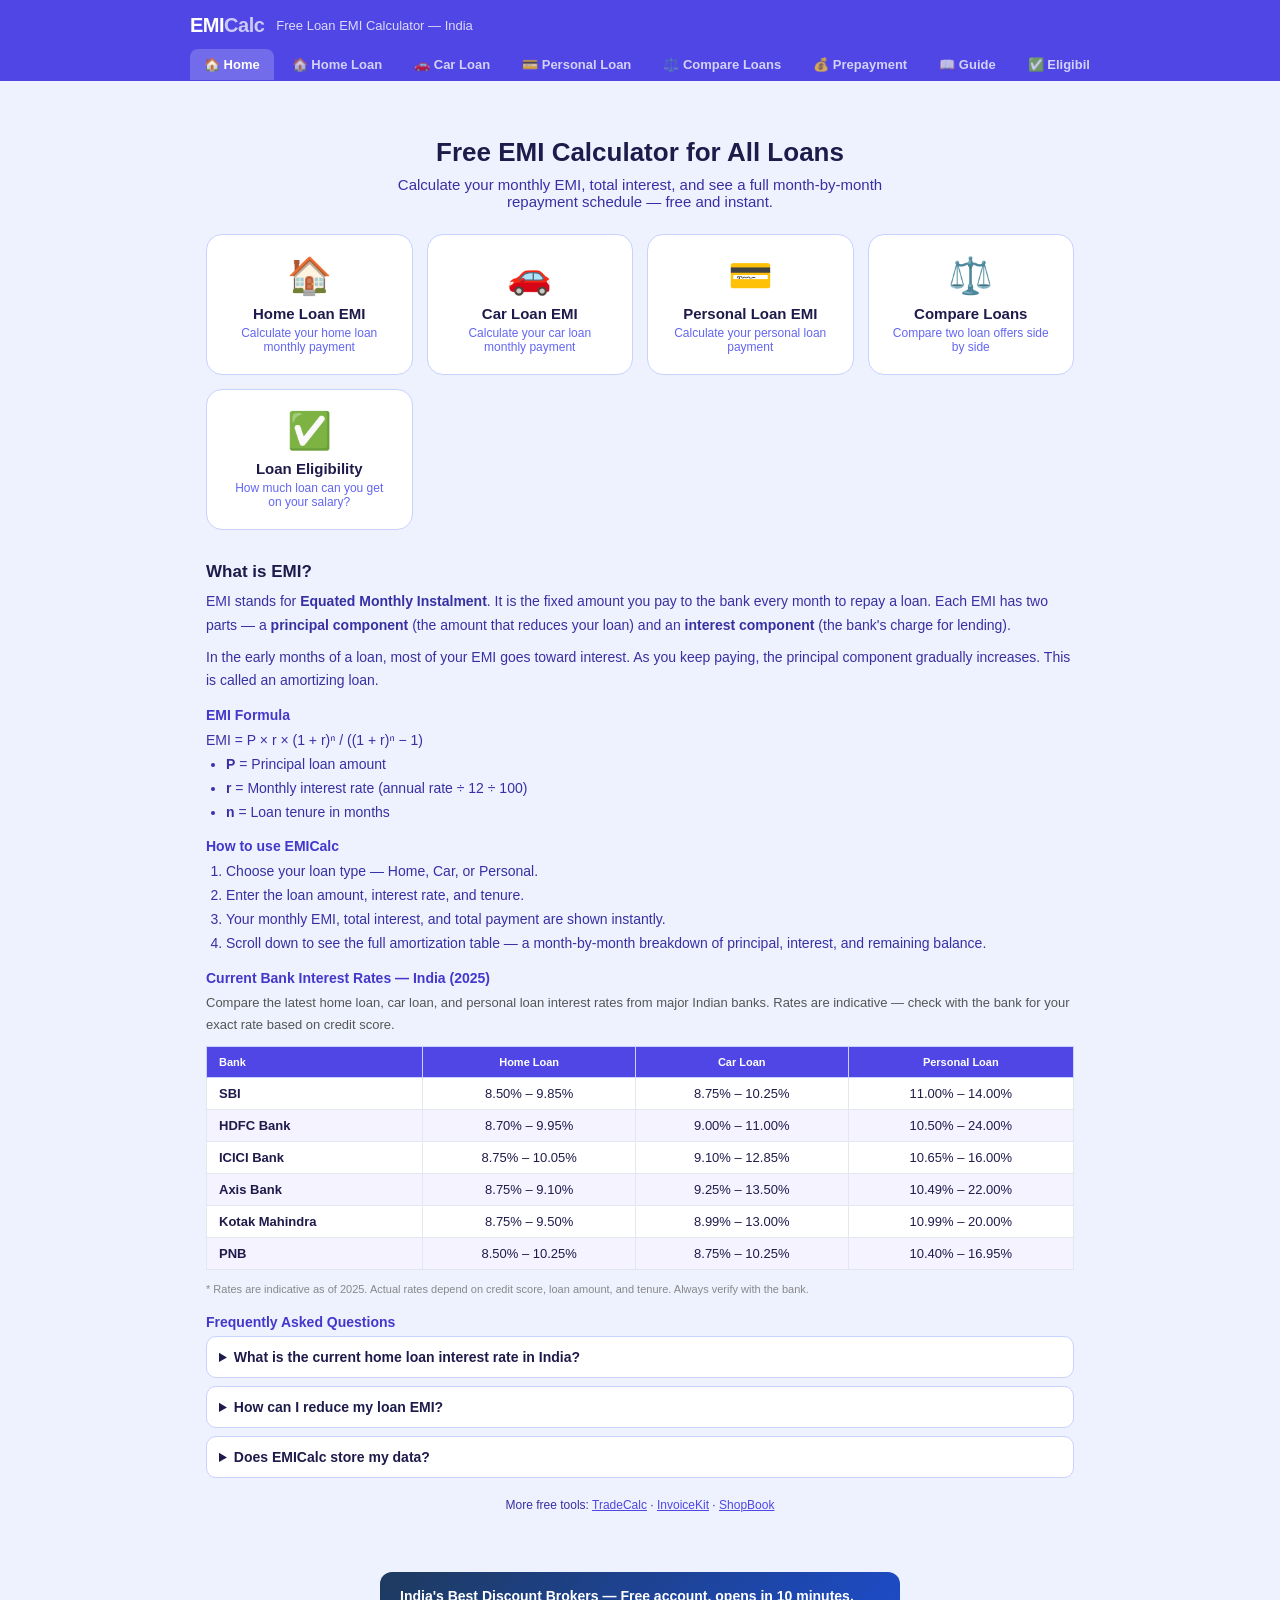
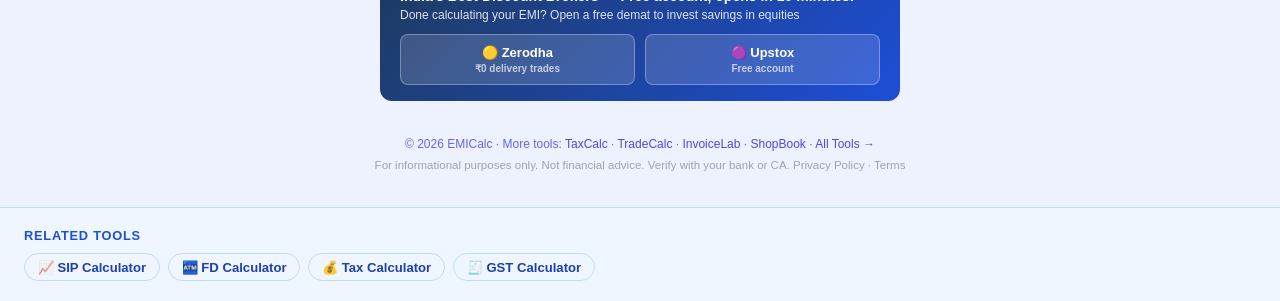
==== index.html @ 6d597ed9 "feat: add Google AdSense ca-pub-9027849237070207 Co-Authored-By: Claude Sonnet 4.6 <noreply@anthropi" ====
<!DOCTYPE html>
<html lang="en">
<head>
<!-- Google Analytics 4 — replace G-R9EW10BJGW with your Measurement ID -->
<script async src="https://www.googletagmanager.com/gtag/js?id=G-R9EW10BJGW"></script>
<script>window.dataLayer=window.dataLayer||[];function gtag(){dataLayer.push(arguments);}gtag("js",new Date());gtag("config","G-R9EW10BJGW");</script>
<script async src="https://pagead2.googlesyndication.com/pagead/js/adsbygoogle.js?client=ca-pub-9027849237070207" crossorigin="anonymous"></script>
<meta charset="UTF-8">
<link rel="manifest" href="/emicalc/manifest.json">
<meta name="theme-color" content="#7c3aed">
<meta name="mobile-web-app-capable" content="yes">
<meta name="viewport" content="width=device-width, initial-scale=1.0">
<title>Free EMI Calculator India – Home Loan, Car Loan, Personal Loan | EMICalc</title>
<meta name="description" content="Free EMI calculator for home loan, car loan and personal loan. Calculate monthly EMI, total interest, and view full amortization schedule. No signup needed.">
<meta name="keywords" content="emi calculator, home loan emi calculator, car loan emi calculator, personal loan emi calculator, loan calculator india, emi calculator online free">
<link rel="canonical" href="https://nxtcraft.github.io/emicalc/">
<meta property="og:title" content="EMICalc – Free EMI Calculator India">
<meta property="og:description" content="Calculate EMI for home loan, car loan, personal loan. See full amortization table. Free, instant, no signup.">
<meta property="og:type" content="website">
<meta property="og:url" content="https://nxtcraft.github.io/emicalc/">
  <meta property="og:image" content="https://nxtcraft.github.io/og-image.png">
<meta name="twitter:card" content="summary_large_image">
<meta name="twitter:title" content="EMICalc – Free EMI Calculator India">
<meta name="twitter:description" content="Calculate EMI for home loan, car loan, personal loan with full amortization schedule.">
<link rel="stylesheet" href="css/main.css">
<script type="application/ld+json">
{
  "@context": "https://schema.org",
  "@type": "WebSite",
  "name": "EMICalc",
  "url": "https://nxtcraft.github.io/emicalc/",
  "description": "Free EMI calculator for home loan, car loan and personal loan in India.",
  "potentialAction": { "@type": "SearchAction", "target": "https://nxtcraft.github.io/emicalc/?q={search_term_string}", "query-input": "required name=search_term_string" }
}
</script>
<script type="application/ld+json">{"@context":"https://schema.org","@type":"FAQPage","mainEntity":[{"@type":"Question","name":"How is EMI calculated?","acceptedAnswer":{"@type":"Answer","text":"EMI = P × r × (1+r)^n ÷ ((1+r)^n – 1), where P is loan amount, r is monthly interest rate (annual rate ÷ 12 ÷ 100) and n is number of monthly instalments. For example, ₹50 lakh at 8.5% for 20 years gives EMI ≈ ₹43,391/month."}},{"@type":"Question","name":"Does prepayment reduce EMI or loan tenure?","acceptedAnswer":{"@type":"Answer","text":"Most banks reduce loan tenure by default for floating-rate loans, which saves more interest. You can request EMI reduction instead. Use the Prepayment calculator tab to compare both scenarios."}},{"@type":"Question","name":"What is the maximum home loan EMI I should pay?","acceptedAnswer":{"@type":"Answer","text":"A common rule is the Fixed Obligation to Income Ratio (FOIR) — total EMIs should not exceed 40–50% of gross monthly income. Lenders typically follow this guideline."}}]}</script>
</head>
<body>
<div class="site-header">
  <div class="site-header-top">
    <div class="logo">EMI<span>Calc</span></div>
    <div style="font-size:13px;opacity:.8">Free Loan EMI Calculator — India</div>
  </div>
  <nav class="header-nav">
    <a href="index.html" class="active">🏠 Home</a>
    <a href="home-loan/">🏠 Home Loan</a>
    <a href="car-loan/">🚗 Car Loan</a>
    <a href="personal-loan/">💳 Personal Loan</a>
    <a href="compare/">⚖️ Compare Loans</a>
    <a href="prepayment/">💰 Prepayment</a>
    <a href="guide/">📖 Guide</a>
    <a href="eligibility/">✅ Eligibility</a>
    <a href="balance-transfer/">🔄 Balance Transfer</a>
  </nav>
</div>

<div class="container">
  <div style="text-align:center; padding: 32px 0 24px;">
    <h1 style="font-size:26px; font-weight:800; margin-bottom:8px;">Free EMI Calculator for All Loans</h1>
    <p style="font-size:15px; color:#3730a3; max-width:500px; margin:0 auto;">Calculate your monthly EMI, total interest, and see a full month-by-month repayment schedule — free and instant.</p>
  </div>

  <div style="display:grid; grid-template-columns:repeat(auto-fit,minmax(200px,1fr)); gap:14px; margin-bottom:32px;">
    <a href="home-loan/" style="text-decoration:none;">
      <div class="card" style="text-align:center; cursor:pointer; transition:box-shadow .15s;" onmouseover="this.style.boxShadow='0 4px 20px rgba(79,70,229,.2)'" onmouseout="this.style.boxShadow=''">
        <div style="font-size:36px; margin-bottom:8px;">🏠</div>
        <div style="font-weight:800; font-size:15px; color:#1e1b4b;">Home Loan EMI</div>
        <div style="font-size:12px; color:#6366f1; margin-top:4px;">Calculate your home loan monthly payment</div>
      </div>
    </a>
    <a href="car-loan/" style="text-decoration:none;">
      <div class="card" style="text-align:center; cursor:pointer; transition:box-shadow .15s;" onmouseover="this.style.boxShadow='0 4px 20px rgba(79,70,229,.2)'" onmouseout="this.style.boxShadow=''">
        <div style="font-size:36px; margin-bottom:8px;">🚗</div>
        <div style="font-weight:800; font-size:15px; color:#1e1b4b;">Car Loan EMI</div>
        <div style="font-size:12px; color:#6366f1; margin-top:4px;">Calculate your car loan monthly payment</div>
      </div>
    </a>
    <a href="personal-loan/" style="text-decoration:none;">
      <div class="card" style="text-align:center; cursor:pointer; transition:box-shadow .15s;" onmouseover="this.style.boxShadow='0 4px 20px rgba(79,70,229,.2)'" onmouseout="this.style.boxShadow=''">
        <div style="font-size:36px; margin-bottom:8px;">💳</div>
        <div style="font-weight:800; font-size:15px; color:#1e1b4b;">Personal Loan EMI</div>
        <div style="font-size:12px; color:#6366f1; margin-top:4px;">Calculate your personal loan payment</div>
      </div>
    </a>
    <a href="compare/" style="text-decoration:none;">
      <div class="card" style="text-align:center; cursor:pointer; transition:box-shadow .15s;" onmouseover="this.style.boxShadow='0 4px 20px rgba(79,70,229,.2)'" onmouseout="this.style.boxShadow=''">
        <div style="font-size:36px; margin-bottom:8px;">⚖️</div>
        <div style="font-weight:800; font-size:15px; color:#1e1b4b;">Compare Loans</div>
        <div style="font-size:12px; color:#6366f1; margin-top:4px;">Compare two loan offers side by side</div>
      </div>
    </a>
    <a href="eligibility/" style="text-decoration:none;">
      <div class="card" style="text-align:center; cursor:pointer; transition:box-shadow .15s;" onmouseover="this.style.boxShadow='0 4px 20px rgba(79,70,229,.2)'" onmouseout="this.style.boxShadow=''">
        <div style="font-size:36px; margin-bottom:8px;">✅</div>
        <div style="font-weight:800; font-size:15px; color:#1e1b4b;">Loan Eligibility</div>
        <div style="font-size:12px; color:#6366f1; margin-top:4px;">How much loan can you get on your salary?</div>
      </div>
    </a>
  </div>

  <div class="seo-section">
    <h2>What is EMI?</h2>
    <p>EMI stands for <strong>Equated Monthly Instalment</strong>. It is the fixed amount you pay to the bank every month to repay a loan. Each EMI has two parts — a <strong>principal component</strong> (the amount that reduces your loan) and an <strong>interest component</strong> (the bank's charge for lending).</p>
    <p style="margin-top:8px;">In the early months of a loan, most of your EMI goes toward interest. As you keep paying, the principal component gradually increases. This is called an amortizing loan.</p>

    <h3>EMI Formula</h3>
    <p>EMI = P × r × (1 + r)ⁿ / ((1 + r)ⁿ − 1)</p>
    <ul>
      <li><strong>P</strong> = Principal loan amount</li>
      <li><strong>r</strong> = Monthly interest rate (annual rate ÷ 12 ÷ 100)</li>
      <li><strong>n</strong> = Loan tenure in months</li>
    </ul>

    <h3>How to use EMICalc</h3>
    <ol>
      <li>Choose your loan type — Home, Car, or Personal.</li>
      <li>Enter the loan amount, interest rate, and tenure.</li>
      <li>Your monthly EMI, total interest, and total payment are shown instantly.</li>
      <li>Scroll down to see the full amortization table — a month-by-month breakdown of principal, interest, and remaining balance.</li>
    </ol>

    <h3>Current Bank Interest Rates — India (2025)</h3>
    <p style="font-size:13px;color:#555;margin-bottom:10px;">Compare the latest home loan, car loan, and personal loan interest rates from major Indian banks. Rates are indicative — check with the bank for your exact rate based on credit score.</p>
    <div style="overflow-x:auto;margin-bottom:20px;">
    <table style="width:100%;border-collapse:collapse;font-size:13px;">
      <thead>
        <tr style="background:#e0e7ff;color:#3730a3;">
          <th style="text-align:left;padding:9px 12px;border:1px solid #c7d2fe;">Bank</th>
          <th style="padding:9px 12px;border:1px solid #c7d2fe;text-align:center;">Home Loan</th>
          <th style="padding:9px 12px;border:1px solid #c7d2fe;text-align:center;">Car Loan</th>
          <th style="padding:9px 12px;border:1px solid #c7d2fe;text-align:center;">Personal Loan</th>
        </tr>
      </thead>
      <tbody>
        <tr style="background:#fff;">
          <td style="padding:8px 12px;border:1px solid #e2e8f0;font-weight:600;">SBI</td>
          <td style="padding:8px 12px;border:1px solid #e2e8f0;text-align:center;">8.50% – 9.85%</td>
          <td style="padding:8px 12px;border:1px solid #e2e8f0;text-align:center;">8.75% – 10.25%</td>
          <td style="padding:8px 12px;border:1px solid #e2e8f0;text-align:center;">11.00% – 14.00%</td>
        </tr>
        <tr style="background:#f8fafc;">
          <td style="padding:8px 12px;border:1px solid #e2e8f0;font-weight:600;">HDFC Bank</td>
          <td style="padding:8px 12px;border:1px solid #e2e8f0;text-align:center;">8.70% – 9.95%</td>
          <td style="padding:8px 12px;border:1px solid #e2e8f0;text-align:center;">9.00% – 11.00%</td>
          <td style="padding:8px 12px;border:1px solid #e2e8f0;text-align:center;">10.50% – 24.00%</td>
        </tr>
        <tr style="background:#fff;">
          <td style="padding:8px 12px;border:1px solid #e2e8f0;font-weight:600;">ICICI Bank</td>
          <td style="padding:8px 12px;border:1px solid #e2e8f0;text-align:center;">8.75% – 10.05%</td>
          <td style="padding:8px 12px;border:1px solid #e2e8f0;text-align:center;">9.10% – 12.85%</td>
          <td style="padding:8px 12px;border:1px solid #e2e8f0;text-align:center;">10.65% – 16.00%</td>
        </tr>
        <tr style="background:#f8fafc;">
          <td style="padding:8px 12px;border:1px solid #e2e8f0;font-weight:600;">Axis Bank</td>
          <td style="padding:8px 12px;border:1px solid #e2e8f0;text-align:center;">8.75% – 9.10%</td>
          <td style="padding:8px 12px;border:1px solid #e2e8f0;text-align:center;">9.25% – 13.50%</td>
          <td style="padding:8px 12px;border:1px solid #e2e8f0;text-align:center;">10.49% – 22.00%</td>
        </tr>
        <tr style="background:#fff;">
          <td style="padding:8px 12px;border:1px solid #e2e8f0;font-weight:600;">Kotak Mahindra</td>
          <td style="padding:8px 12px;border:1px solid #e2e8f0;text-align:center;">8.75% – 9.50%</td>
          <td style="padding:8px 12px;border:1px solid #e2e8f0;text-align:center;">8.99% – 13.00%</td>
          <td style="padding:8px 12px;border:1px solid #e2e8f0;text-align:center;">10.99% – 20.00%</td>
        </tr>
        <tr style="background:#f8fafc;">
          <td style="padding:8px 12px;border:1px solid #e2e8f0;font-weight:600;">PNB</td>
          <td style="padding:8px 12px;border:1px solid #e2e8f0;text-align:center;">8.50% – 10.25%</td>
          <td style="padding:8px 12px;border:1px solid #e2e8f0;text-align:center;">8.75% – 10.25%</td>
          <td style="padding:8px 12px;border:1px solid #e2e8f0;text-align:center;">10.40% – 16.95%</td>
        </tr>
      </tbody>
    </table>
    </div>
    <p style="font-size:11px;color:#888;margin-top:-10px;margin-bottom:16px;">* Rates are indicative as of 2025. Actual rates depend on credit score, loan amount, and tenure. Always verify with the bank.</p>

    <h3>Frequently Asked Questions</h3>
    <details>
      <summary>What is the current home loan interest rate in India?</summary>
      <p>Home loan rates in India typically range from 8.5% to 10.5% per annum depending on the bank and your credit score. SBI, HDFC, ICICI, and Axis Bank are major home loan lenders. Use our <a href="home-loan/" style="color:#4f46e5;">home loan EMI calculator</a> to calculate your EMI at any rate.</p>
    </details>
    <details>
      <summary>How can I reduce my loan EMI?</summary>
      <p>You can reduce your EMI by: (1) increasing the loan tenure — longer tenure means smaller EMI but more total interest; (2) negotiating a lower interest rate with your bank; (3) making a larger down payment to reduce the principal; (4) making part-prepayments during the loan to reduce the outstanding balance.</p>
    </details>
    <details>
      <summary>Does EMICalc store my data?</summary>
      <p>No. All calculations are done in your browser. No data is sent to any server.</p>
    </details>

    <div style="margin-top:20px; text-align:center; font-size:12px; color:#3730a3;">
      More free tools:
      <a href="https://nxtcraft.github.io/tradecalc/" style="color:#4f46e5;">TradeCalc</a> ·
      <a href="https://nxtcraft.github.io/invoicekit/" style="color:#4f46e5;">InvoiceKit</a> ·
      <a href="https://nxtcraft.github.io/shopbook/" style="color:#4f46e5;">ShopBook</a>
    </div>
  </div>
</div>

<div style="max-width:520px;margin:0 auto 16px;background:linear-gradient(135deg,#1e3a5f,#1d4ed8);border-radius:12px;padding:16px 20px;color:#fff">
  <p style="font-size:14px;font-weight:800;margin-bottom:4px">India's Best Discount Brokers — Free account, opens in 10 minutes.</p>
  <p style="font-size:12px;opacity:.85;margin-bottom:12px">Done calculating your EMI? Open a free demat to invest savings in equities</p>
  <div style="display:grid;grid-template-columns:1fr 1fr;gap:10px">
    <a href="https://zerodha.com/open-account?c=CS3546" target="_blank" rel="noopener sponsored" style="display:block;background:rgba(255,255,255,.15);border:1px solid rgba(255,255,255,.3);border-radius:8px;padding:10px;text-align:center;text-decoration:none;color:#fff;font-size:13px;font-weight:700">🟡 Zerodha<div style="font-size:10px;opacity:.7;margin-top:3px">₹0 delivery trades</div></a>
    <a href="https://upstox.onelink.me/0H1s/GWQR" target="_blank" rel="noopener sponsored" style="display:block;background:rgba(255,255,255,.15);border:1px solid rgba(255,255,255,.3);border-radius:8px;padding:10px;text-align:center;text-decoration:none;color:#fff;font-size:13px;font-weight:700">🟣 Upstox<div style="font-size:10px;opacity:.7;margin-top:3px">Free account</div></a>
  </div>
</div>
<footer>&copy; 2026 EMICalc · More tools:
  <a href="https://nxtcraft.github.io/taxcalc/">TaxCalc</a> ·
  <a href="https://nxtcraft.github.io/tradecalc/">TradeCalc</a> ·
  <a href="https://nxtcraft.github.io/invoicelab/">InvoiceLab</a> ·
  <a href="https://nxtcraft.github.io/shopbook/">ShopBook</a> ·
  <a href="https://nxtcraft.github.io/">All Tools →</a>
<p style="font-size:.72rem;color:#9ca3af;margin-top:.5rem">For informational purposes only. Not financial advice. Verify with your bank or CA. <a href="https://nxtcraft.github.io/privacy/" style="color:#9ca3af">Privacy Policy</a> · <a href="https://nxtcraft.github.io/terms/" style="color:#9ca3af">Terms</a></p>
</footer>
<style>.related-tools{background:#eff6ff;border-top:1px solid #bfdbfe;padding:1.25rem 1.5rem;margin-top:1rem}.related-tools h3{font-size:.8rem;font-weight:700;color:#1d4ed8;text-transform:uppercase;letter-spacing:.06em;margin-bottom:.6rem}.related-tools-grid{display:flex;flex-wrap:wrap;gap:.5rem}.related-tools a{display:inline-flex;align-items:center;gap:.35rem;padding:.35rem .8rem;border-radius:20px;border:1.5px solid #bfdbfe;color:#1e40af;font-size:.82rem;font-weight:600;text-decoration:none;transition:all .15s}.related-tools a:hover{background:#1d4ed8;color:#fff;border-color:#1d4ed8}</style>
<div class="related-tools"><h3>Related Tools</h3><div class="related-tools-grid"><a href="https://nxtcraft.github.io/sipcalc/">📈 SIP Calculator</a><a href="https://nxtcraft.github.io/fdcalc/">🏧 FD Calculator</a><a href="https://nxtcraft.github.io/taxcalc/">💰 Tax Calculator</a><a href="https://nxtcraft.github.io/gstcalc/">🧾 GST Calculator</a></div></div>
<script>if("serviceWorker"in navigator)navigator.serviceWorker.register("/emicalc/sw.js");</script>
</body>
</html>
---- css/main.css ----
*, *::before, *::after { box-sizing: border-box; margin: 0; padding: 0; }

:root {
  --bg: #eef2ff;
  --surface: #ffffff;
  --surface2: #eef2ff;
  --border: #c7d2fe;
  --accent: #4f46e5;
  --accent2: #4338ca;
  --accent-light: #eef2ff;
  --success: #16a34a;
  --text: #1e1b4b;
  --muted: #6366f1;
  --label: #4338ca;
}

body { font-family: -apple-system, BlinkMacSystemFont, 'Segoe UI', sans-serif; background: var(--bg); color: var(--text); min-height: 100vh; }

/* HEADER */
.site-header { background: var(--accent); color: white; padding: 14px 20px 0; }
.site-header-top { display: flex; align-items: center; gap: 12px; margin-bottom: 12px; max-width: 900px; margin-left: auto; margin-right: auto; }
.logo { font-size: 20px; font-weight: 800; letter-spacing: -0.5px; }
.logo span { opacity: .7; }
.header-nav { display: flex; gap: 4px; max-width: 900px; margin: 0 auto; overflow-x: auto; padding-bottom: 1px; }
.header-nav a { color: rgba(255,255,255,.75); font-size: 13px; font-weight: 600; padding: 8px 14px; border-radius: 8px 8px 0 0; text-decoration: none; white-space: nowrap; }
.header-nav a.active, .header-nav a:hover { background: rgba(255,255,255,.2); color: white; }

/* LAYOUT */
.container { max-width: 900px; margin: 0 auto; padding: 24px 16px 60px; }
.two-col { display: grid; grid-template-columns: 1fr 1fr; gap: 20px; }
@media (max-width: 620px) { .two-col { grid-template-columns: 1fr; } }

/* CARD */
.card { background: var(--surface); border: 1px solid var(--border); border-radius: 16px; padding: 20px; }
.card-title { font-size: 15px; font-weight: 800; color: var(--label); margin-bottom: 16px; }

/* FIELD */
.field { margin-bottom: 14px; }
.field label { display: block; font-size: 12px; font-weight: 700; color: var(--label); margin-bottom: 5px; text-transform: uppercase; letter-spacing: .04em; }
.field input, .field select { width: 100%; padding: 11px 14px; border: 1.5px solid var(--border); border-radius: 10px; font-size: 15px; background: var(--surface2); outline: none; }
.field input:focus, .field select:focus { border-color: var(--accent); background: white; }
.input-prefix { position: relative; }
.input-prefix span { position: absolute; left: 12px; top: 50%; transform: translateY(-50%); font-weight: 700; color: var(--muted); font-size: 15px; }
.input-prefix input { padding-left: 26px; }
.input-suffix { position: relative; }
.input-suffix span { position: absolute; right: 12px; top: 50%; transform: translateY(-50%); font-weight: 700; color: var(--muted); font-size: 13px; }
.input-suffix input { padding-right: 30px; }

.btn { width: 100%; padding: 13px; background: var(--accent); color: white; border: none; border-radius: 12px; font-size: 15px; font-weight: 700; cursor: pointer; margin-top: 4px; }
.btn:hover { background: var(--accent2); }

/* RESULT */
.result-grid { display: grid; grid-template-columns: 1fr 1fr; gap: 10px; margin-bottom: 16px; }
.result-card { background: var(--accent-light); border: 1px solid var(--border); border-radius: 12px; padding: 14px; text-align: center; }
.result-label { font-size: 11px; color: var(--label); font-weight: 700; text-transform: uppercase; letter-spacing: .04em; margin-bottom: 4px; }
.result-value { font-size: 20px; font-weight: 800; color: var(--accent); }
.result-value.big { font-size: 26px; }
.result-sub { font-size: 11px; color: var(--muted); margin-top: 2px; }

/* PIE CHART */
.pie-wrap { display: flex; align-items: center; gap: 20px; margin-bottom: 16px; flex-wrap: wrap; }
.pie-legend { display: flex; flex-direction: column; gap: 8px; }
.legend-item { display: flex; align-items: center; gap: 8px; font-size: 13px; }
.legend-dot { width: 12px; height: 12px; border-radius: 50%; flex-shrink: 0; }

/* AMORTIZATION TABLE */
.amort-head { display: flex; justify-content: space-between; align-items: center; margin-bottom: 10px; }
.amort-title { font-size: 13px; font-weight: 800; color: var(--label); }
.amort-toggle { font-size: 12px; color: var(--accent); cursor: pointer; font-weight: 600; }
.table-wrap { overflow-x: auto; }
table { width: 100%; border-collapse: collapse; font-size: 13px; }
th { background: var(--accent); color: white; padding: 8px 10px; text-align: right; font-weight: 700; font-size: 11px; white-space: nowrap; }
th:first-child { text-align: left; }
td { padding: 7px 10px; border-bottom: 1px solid var(--border); text-align: right; }
td:first-child { text-align: left; font-weight: 600; }
tr:nth-child(even) td { background: #f5f3ff; }
tr:hover td { background: var(--accent-light); }
.show-all-btn { width: 100%; padding: 8px; background: none; border: 1.5px solid var(--border); border-radius: 8px; color: var(--accent); font-weight: 700; font-size: 13px; cursor: pointer; margin-top: 8px; }
.show-all-btn:hover { background: var(--accent-light); }

/* SEO */
.seo-section { margin-top: 32px; }
.seo-section h2 { font-size: 17px; font-weight: 800; margin-bottom: 8px; }
.seo-section h3 { font-size: 14px; font-weight: 700; margin: 14px 0 6px; color: var(--label); }
.seo-section p, .seo-section li { font-size: 14px; color: #3730a3; line-height: 1.7; }
.seo-section ul, .seo-section ol { padding-left: 20px; margin-bottom: 10px; }
details { background: var(--surface); border: 1px solid var(--border); border-radius: 10px; padding: 12px; margin-bottom: 8px; }
summary { font-weight: 700; font-size: 14px; cursor: pointer; }
details p { font-size: 13px; color: #3730a3; margin-top: 8px; line-height: 1.6; }

footer { text-align: center; padding: 20px; font-size: 12px; color: var(--muted); }
footer a { color: var(--accent); text-decoration: none; }
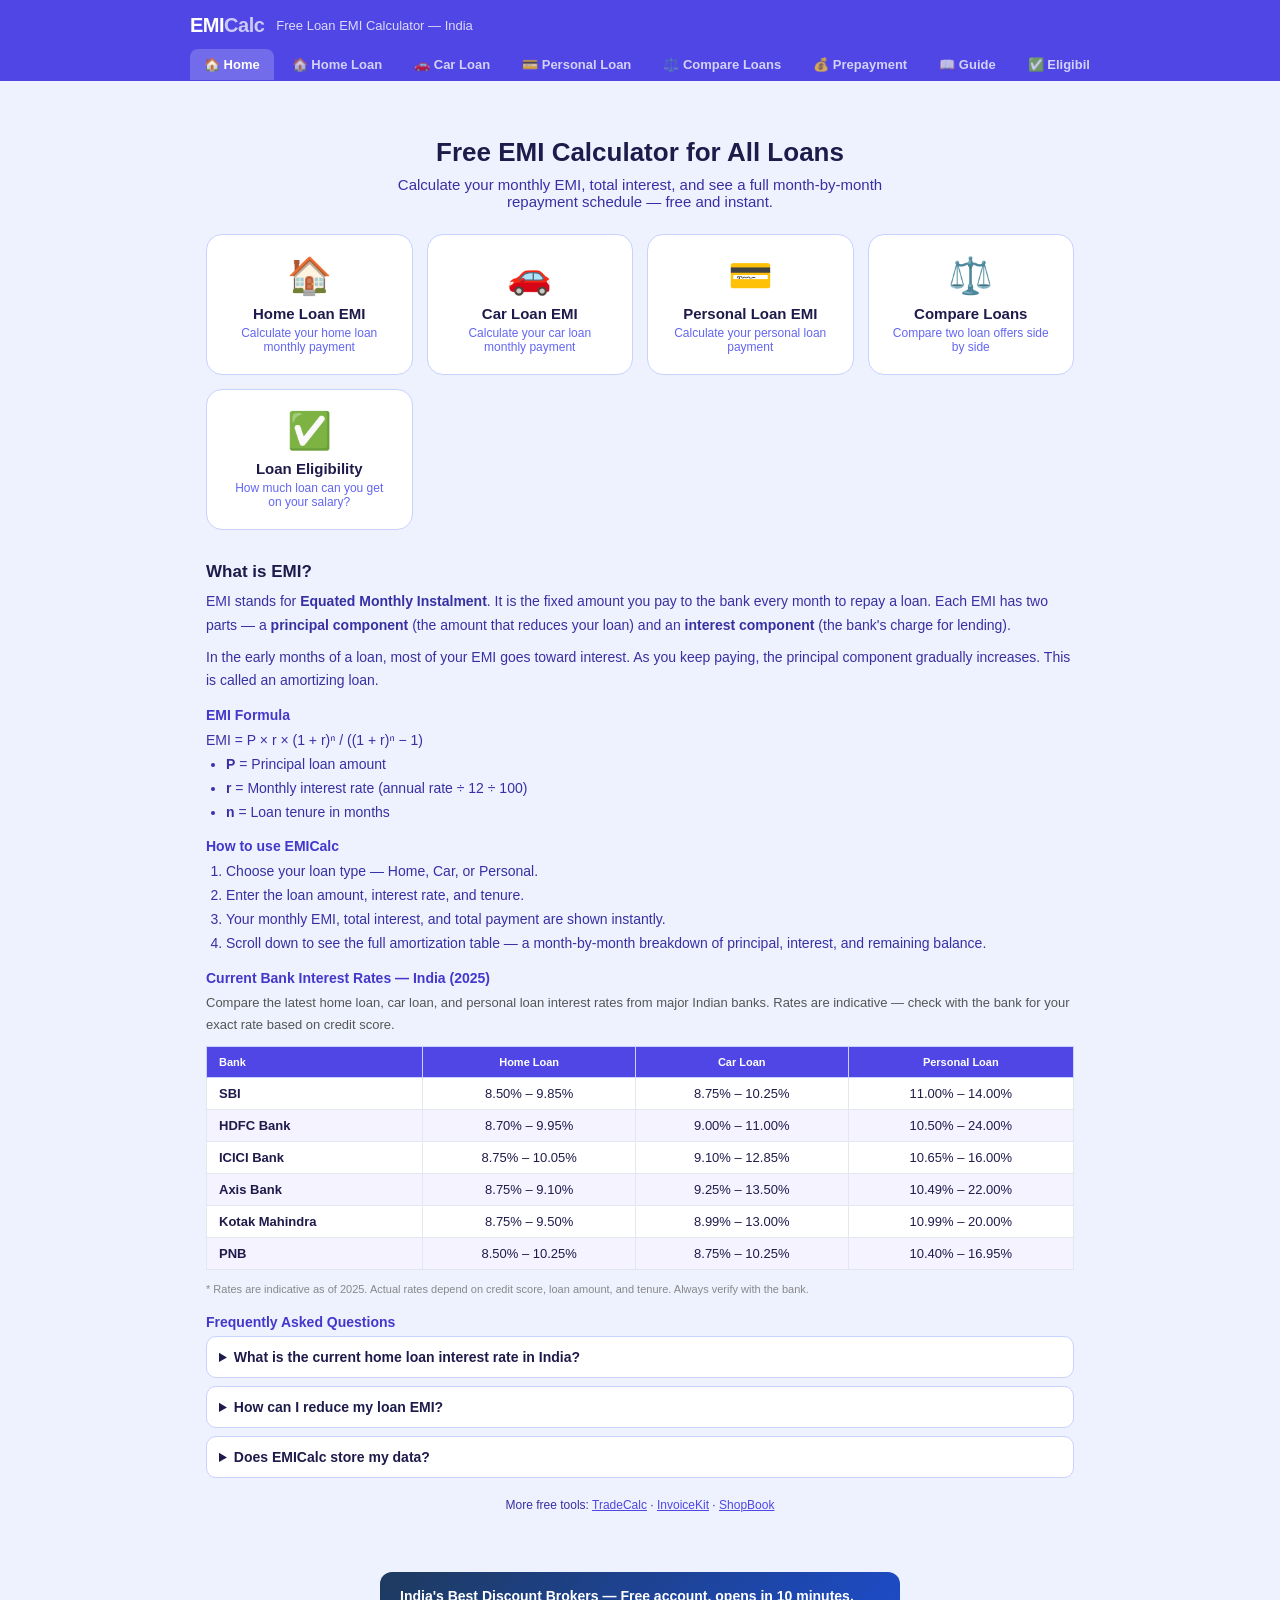
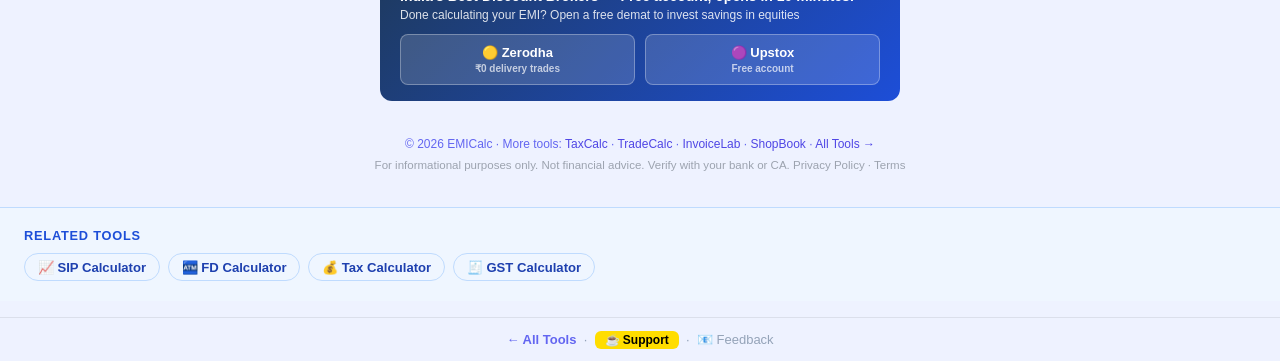
==== commit c1a5bf03: "feat: add footer strip, standardize theme-color, extend referral links Co-Authored-By: Claude Sonnet" ====
--- a/index.html
+++ b/index.html
@@ -7,7 +7,7 @@
 <script async src="https://pagead2.googlesyndication.com/pagead/js/adsbygoogle.js?client=ca-pub-9027849237070207" crossorigin="anonymous"></script>
 <meta charset="UTF-8">
 <link rel="manifest" href="/emicalc/manifest.json">
-<meta name="theme-color" content="#7c3aed">
+<meta name="theme-color" content="#4f46e5">
 <meta name="mobile-web-app-capable" content="yes">
 <meta name="viewport" content="width=device-width, initial-scale=1.0">
 <title>Free EMI Calculator India – Home Loan, Car Loan, Personal Loan | EMICalc</title>
@@ -215,5 +215,6 @@
 <style>.related-tools{background:#eff6ff;border-top:1px solid #bfdbfe;padding:1.25rem 1.5rem;margin-top:1rem}.related-tools h3{font-size:.8rem;font-weight:700;color:#1d4ed8;text-transform:uppercase;letter-spacing:.06em;margin-bottom:.6rem}.related-tools-grid{display:flex;flex-wrap:wrap;gap:.5rem}.related-tools a{display:inline-flex;align-items:center;gap:.35rem;padding:.35rem .8rem;border-radius:20px;border:1.5px solid #bfdbfe;color:#1e40af;font-size:.82rem;font-weight:600;text-decoration:none;transition:all .15s}.related-tools a:hover{background:#1d4ed8;color:#fff;border-color:#1d4ed8}</style>
 <div class="related-tools"><h3>Related Tools</h3><div class="related-tools-grid"><a href="https://nxtcraft.github.io/sipcalc/">📈 SIP Calculator</a><a href="https://nxtcraft.github.io/fdcalc/">🏧 FD Calculator</a><a href="https://nxtcraft.github.io/taxcalc/">💰 Tax Calculator</a><a href="https://nxtcraft.github.io/gstcalc/">🧾 GST Calculator</a></div></div>
 <script>if("serviceWorker"in navigator)navigator.serviceWorker.register("/emicalc/sw.js");</script>
+<div style="text-align:center;padding:14px 20px;font-size:13px;color:#94a3b8;border-top:1px solid rgba(0,0,0,0.08);margin-top:16px"><a href="https://nxtcraft.github.io/" style="color:#6366f1;text-decoration:none;font-weight:600">← All Tools</a> &nbsp;·&nbsp; <a href="https://buymeacoffee.com/nxtcraft" target="_blank" rel="noopener" style="background:#FFDD00;color:#000;padding:2px 10px;border-radius:6px;font-weight:700;text-decoration:none;font-size:12px">☕ Support</a> &nbsp;·&nbsp; <a href="mailto:pradeepkesharwani4@gmail.com?subject=Feedback" style="color:#94a3b8;text-decoration:none">📧 Feedback</a></div>
 </body>
 </html>
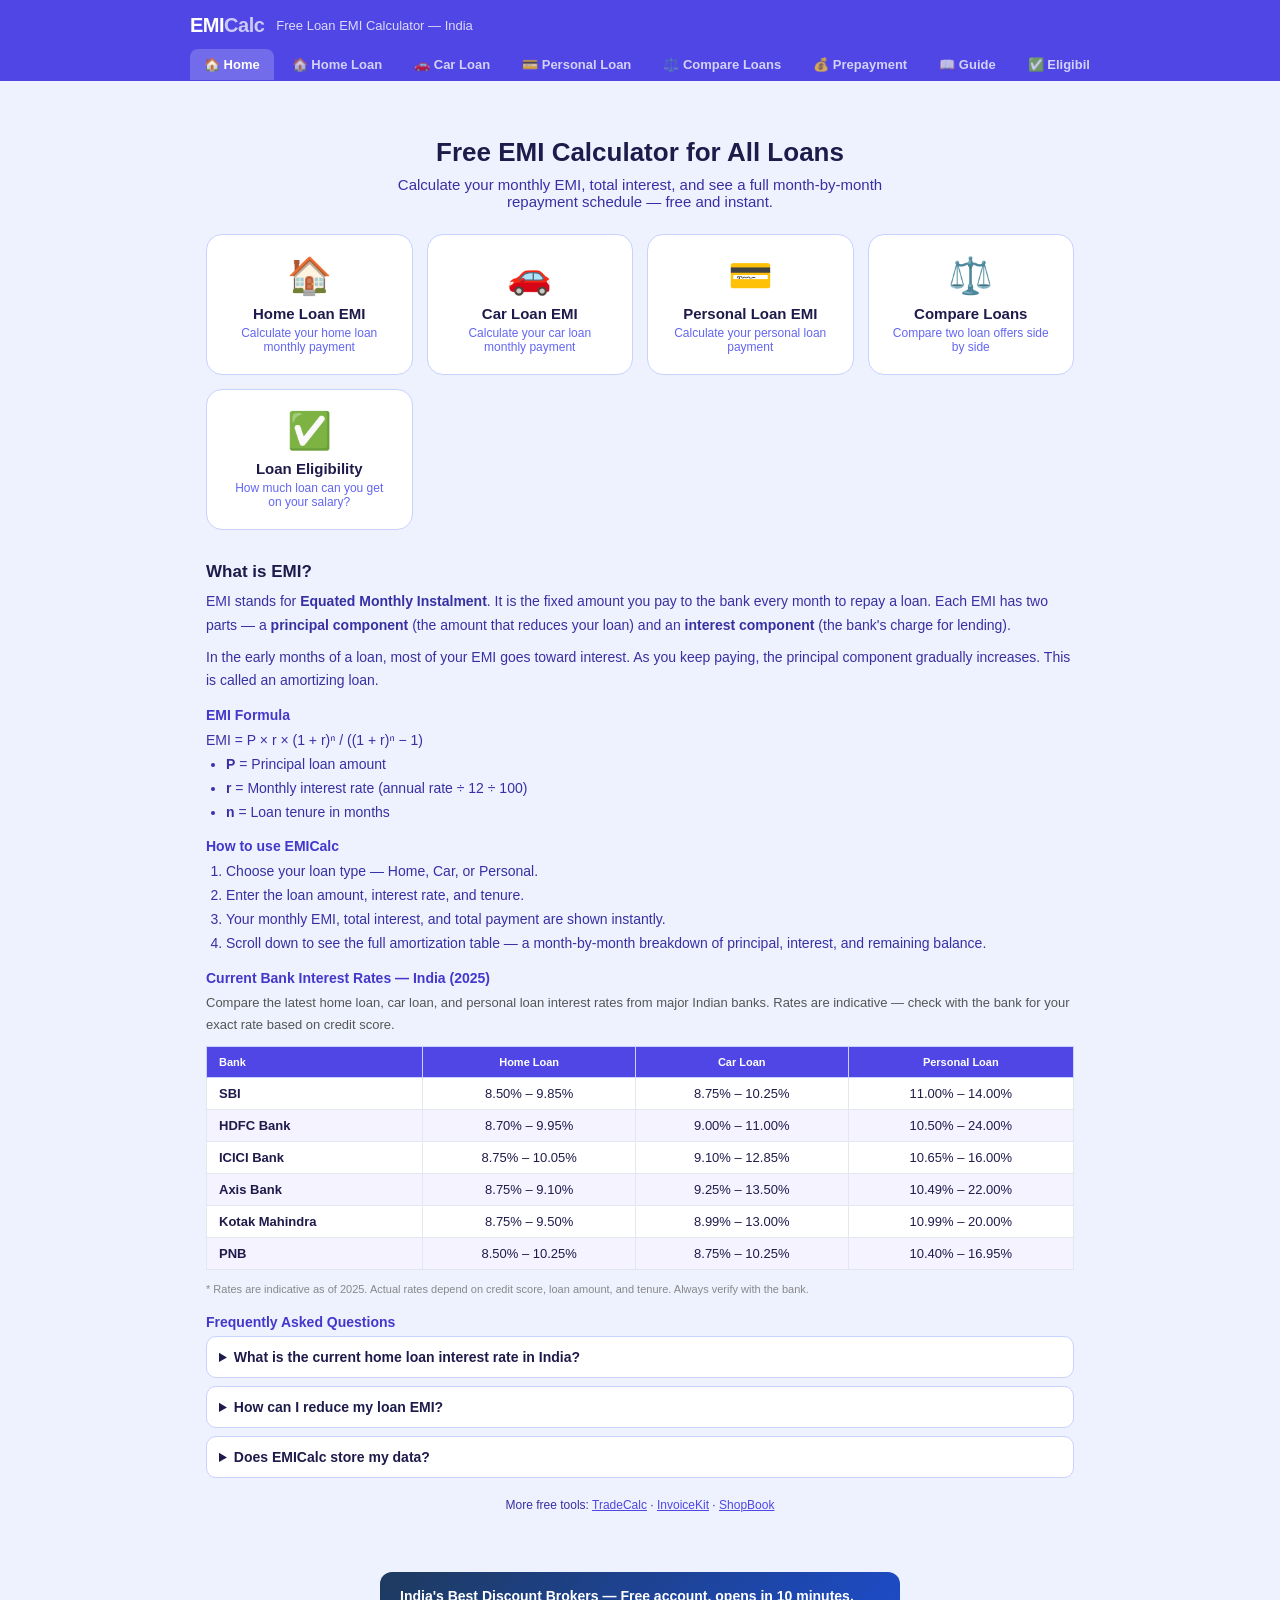
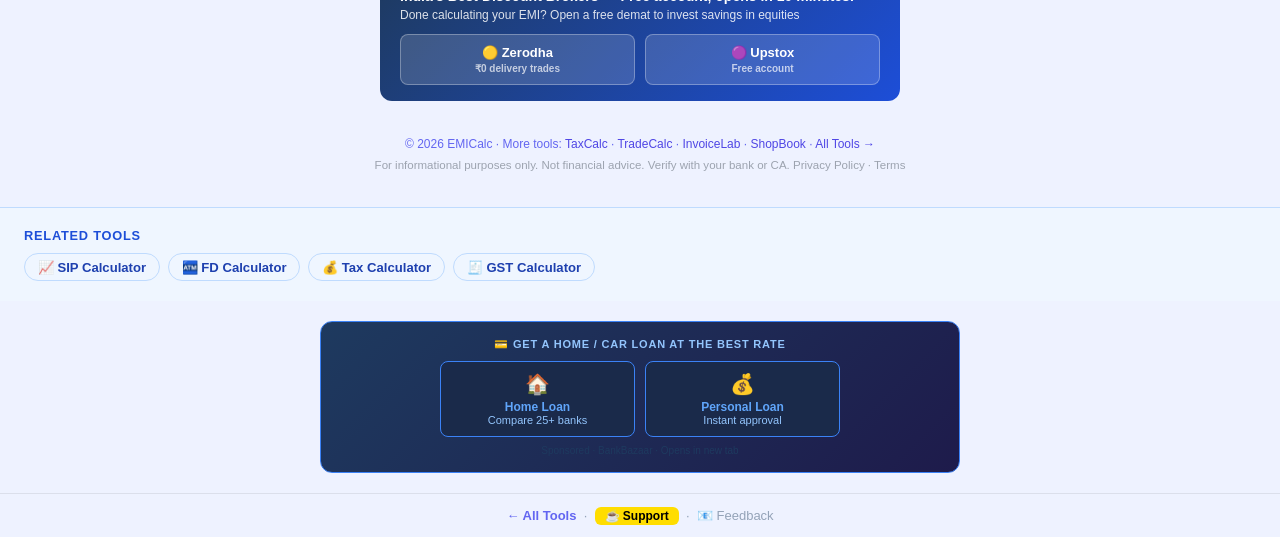
==== commit f781eaa9: "Add affiliate banners for monetization Co-Authored-By: Claude Sonnet 4.6 <noreply@anthropic.com>" ====
--- a/index.html
+++ b/index.html
@@ -215,6 +215,22 @@
 <style>.related-tools{background:#eff6ff;border-top:1px solid #bfdbfe;padding:1.25rem 1.5rem;margin-top:1rem}.related-tools h3{font-size:.8rem;font-weight:700;color:#1d4ed8;text-transform:uppercase;letter-spacing:.06em;margin-bottom:.6rem}.related-tools-grid{display:flex;flex-wrap:wrap;gap:.5rem}.related-tools a{display:inline-flex;align-items:center;gap:.35rem;padding:.35rem .8rem;border-radius:20px;border:1.5px solid #bfdbfe;color:#1e40af;font-size:.82rem;font-weight:600;text-decoration:none;transition:all .15s}.related-tools a:hover{background:#1d4ed8;color:#fff;border-color:#1d4ed8}</style>
 <div class="related-tools"><h3>Related Tools</h3><div class="related-tools-grid"><a href="https://nxtcraft.github.io/sipcalc/">📈 SIP Calculator</a><a href="https://nxtcraft.github.io/fdcalc/">🏧 FD Calculator</a><a href="https://nxtcraft.github.io/taxcalc/">💰 Tax Calculator</a><a href="https://nxtcraft.github.io/gstcalc/">🧾 GST Calculator</a></div></div>
 <script>if("serviceWorker"in navigator)navigator.serviceWorker.register("/emicalc/sw.js");</script>
+<div style="max-width:640px;margin:20px auto;padding:16px 20px;background:linear-gradient(135deg,#1e3a5f,#1e1b4b);border-radius:12px;border:1px solid #3b82f6;text-align:center">
+  <div style="color:#93c5fd;font-size:11px;font-weight:700;text-transform:uppercase;letter-spacing:.8px;margin-bottom:10px">💳 Get a Home / Car Loan at the Best Rate</div>
+  <div style="display:grid;grid-template-columns:1fr 1fr;gap:10px;max-width:400px;margin:0 auto">
+    <a href="https://www.bankbazaar.com/home-loan.html?utm_source=nxtcraft" target="_blank" rel="noopener sponsored" style="background:#1a2a4a;border:1px solid #3b82f6;border-radius:8px;padding:10px 8px;text-decoration:none;display:block">
+      <div style="font-size:20px;margin-bottom:4px">🏠</div>
+      <div style="color:#60a5fa;font-size:12px;font-weight:700">Home Loan</div>
+      <div style="color:#93c5fd;font-size:11px">Compare 25+ banks</div>
+    </a>
+    <a href="https://www.bankbazaar.com/personal-loan.html?utm_source=nxtcraft" target="_blank" rel="noopener sponsored" style="background:#1a2a4a;border:1px solid #3b82f6;border-radius:8px;padding:10px 8px;text-decoration:none;display:block">
+      <div style="font-size:20px;margin-bottom:4px">💰</div>
+      <div style="color:#60a5fa;font-size:12px;font-weight:700">Personal Loan</div>
+      <div style="color:#93c5fd;font-size:11px">Instant approval</div>
+    </a>
+  </div>
+  <div style="color:#1e3a5f;font-size:10px;margin-top:8px">Sponsored · BankBazaar · Opens in new tab</div>
+</div>
 <div style="text-align:center;padding:14px 20px;font-size:13px;color:#94a3b8;border-top:1px solid rgba(0,0,0,0.08);margin-top:16px"><a href="https://nxtcraft.github.io/" style="color:#6366f1;text-decoration:none;font-weight:600">← All Tools</a> &nbsp;·&nbsp; <a href="https://buymeacoffee.com/nxtcraft" target="_blank" rel="noopener" style="background:#FFDD00;color:#000;padding:2px 10px;border-radius:6px;font-weight:700;text-decoration:none;font-size:12px">☕ Support</a> &nbsp;·&nbsp; <a href="mailto:pradeepkesharwani4@gmail.com?subject=Feedback" style="color:#94a3b8;text-decoration:none">📧 Feedback</a></div>
 </body>
 </html>
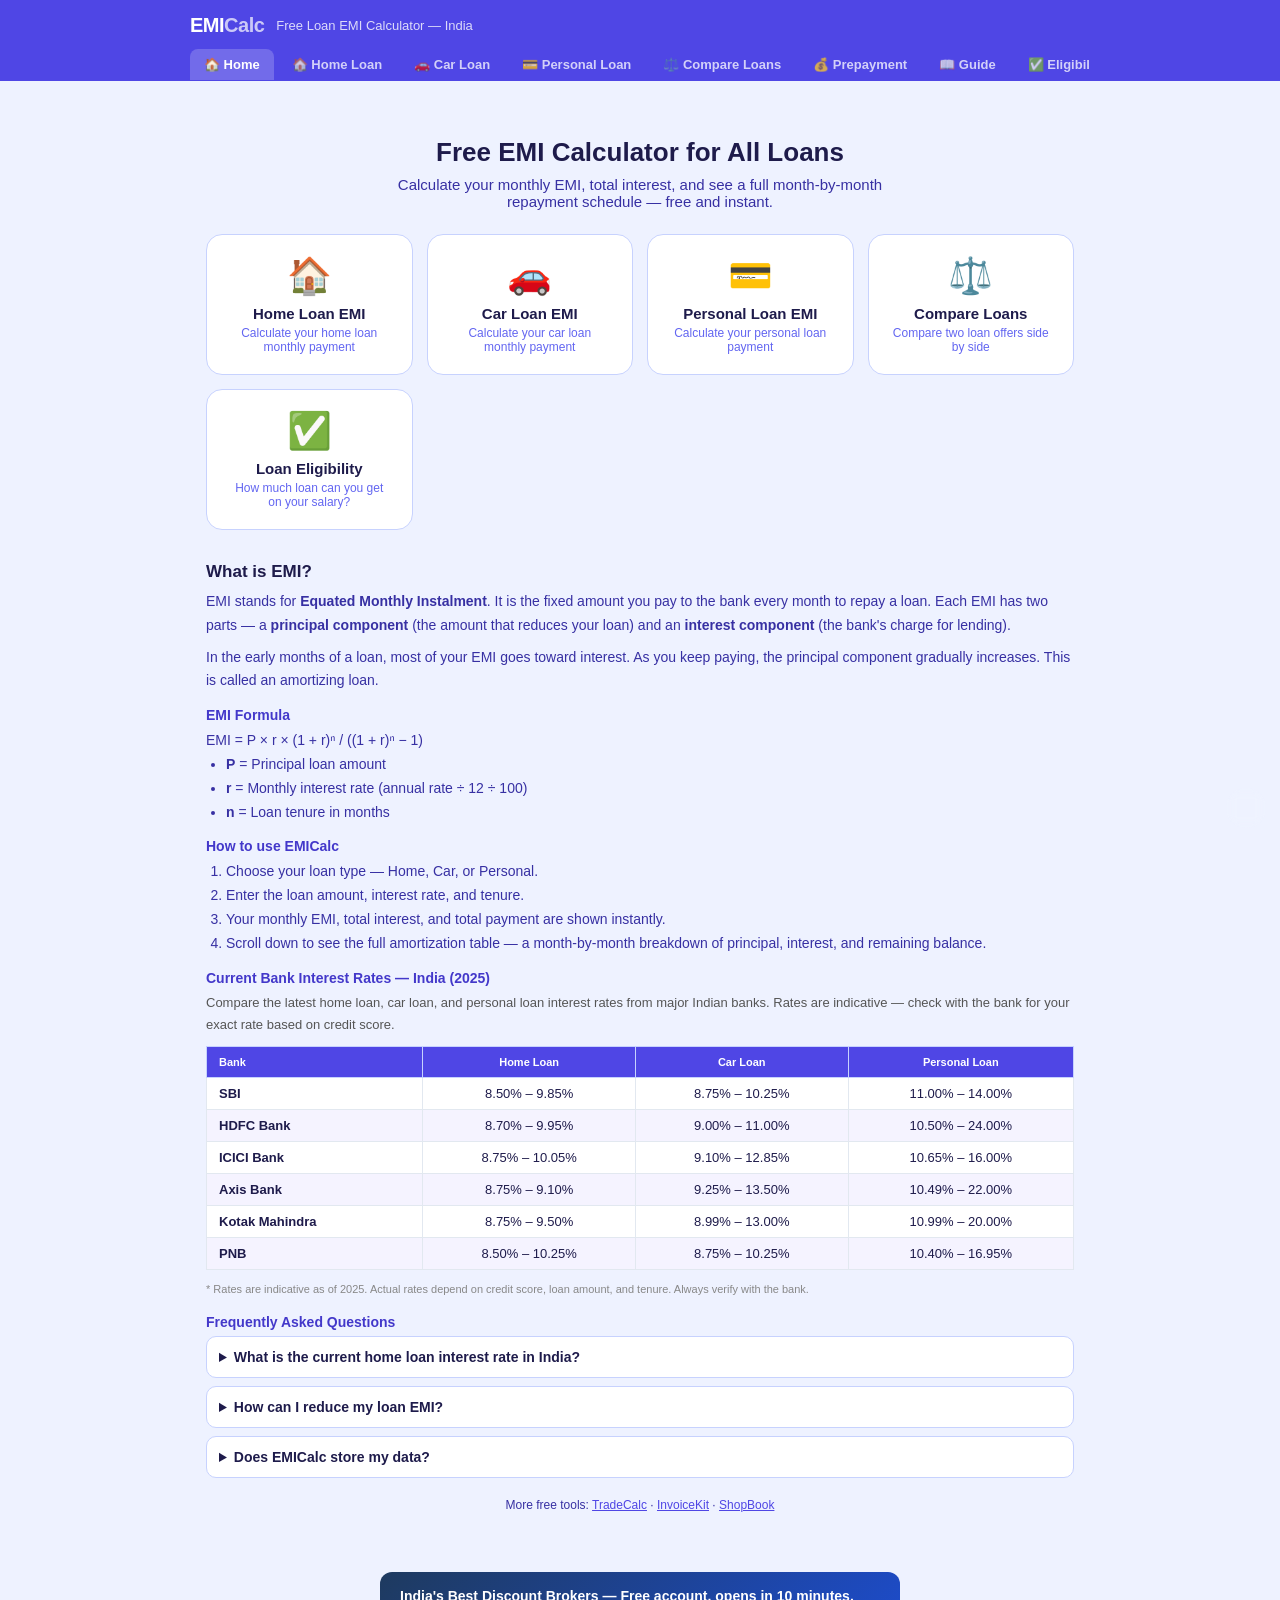
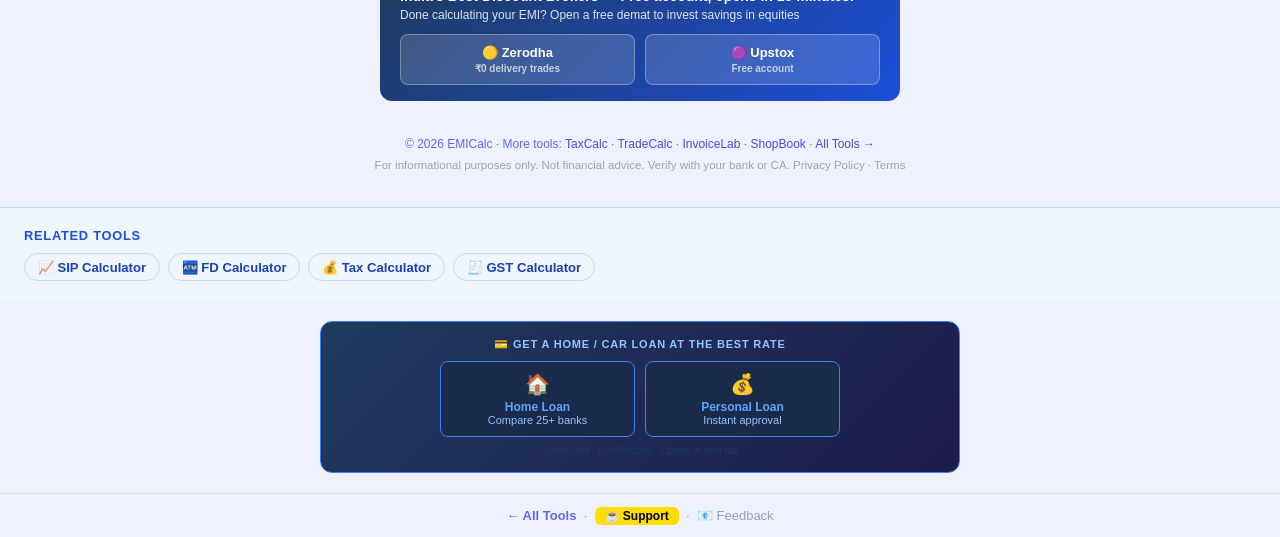
==== commit 4f45719e: "feat: add dark mode toggle to all pages 🌙 Dark mode via localStorage nc_theme key — consistent with " ====
--- a/index.html
+++ b/index.html
@@ -1,6 +1,7 @@
 <!DOCTYPE html>
 <html lang="en">
 <head>
+<script>!function(){var t=localStorage.getItem('nc_theme')||(window.matchMedia('(prefers-color-scheme:dark)').matches?'dark':'light');document.documentElement.setAttribute('data-theme',t)}()</script>
 <!-- Google Analytics 4 — replace G-R9EW10BJGW with your Measurement ID -->
 <script async src="https://www.googletagmanager.com/gtag/js?id=G-R9EW10BJGW"></script>
 <script>window.dataLayer=window.dataLayer||[];function gtag(){dataLayer.push(arguments);}gtag("js",new Date());gtag("config","G-R9EW10BJGW");</script>
@@ -34,6 +35,19 @@
 }
 </script>
 <script type="application/ld+json">{"@context":"https://schema.org","@type":"FAQPage","mainEntity":[{"@type":"Question","name":"How is EMI calculated?","acceptedAnswer":{"@type":"Answer","text":"EMI = P × r × (1+r)^n ÷ ((1+r)^n – 1), where P is loan amount, r is monthly interest rate (annual rate ÷ 12 ÷ 100) and n is number of monthly instalments. For example, ₹50 lakh at 8.5% for 20 years gives EMI ≈ ₹43,391/month."}},{"@type":"Question","name":"Does prepayment reduce EMI or loan tenure?","acceptedAnswer":{"@type":"Answer","text":"Most banks reduce loan tenure by default for floating-rate loans, which saves more interest. You can request EMI reduction instead. Use the Prepayment calculator tab to compare both scenarios."}},{"@type":"Question","name":"What is the maximum home loan EMI I should pay?","acceptedAnswer":{"@type":"Answer","text":"A common rule is the Fixed Obligation to Income Ratio (FOIR) — total EMIs should not exceed 40–50% of gross monthly income. Lenders typically follow this guideline."}}]}</script>
+
+<style id="nc-dark">
+html[data-theme="dark"]{color-scheme:dark}
+html[data-theme="dark"] body{background:#111827!important;color:#e2e8f0!important}
+html[data-theme="dark"] .card,html[data-theme="dark"] .form-panel,html[data-theme="dark"] .form-card,html[data-theme="dark"] .panel,html[data-theme="dark"] .info-box,html[data-theme="dark"] .result-box,html[data-theme="dark"] .result-card,html[data-theme="dark"] .calc-box,html[data-theme="dark"] .emi-card,html[data-theme="dark"] .schedule-wrap,html[data-theme="dark"] details,html[data-theme="dark"] .seo-box,html[data-theme="dark"] .note-box,html[data-theme="dark"] .breakdown-card{background:#1e293b!important;border-color:#334155!important;color:#e2e8f0!important}
+html[data-theme="dark"] input[type=number],html[data-theme="dark"] input[type=text],html[data-theme="dark"] input[type=email],html[data-theme="dark"] input[type=range],html[data-theme="dark"] select,html[data-theme="dark"] textarea{background:#0f172a!important;border-color:#334155!important;color:#e2e8f0!important}
+html[data-theme="dark"] table th{background:#1e293b!important;color:#94a3b8!important;border-color:#334155!important}
+html[data-theme="dark"] table td{border-color:#1e293b!important;color:#e2e8f0!important}
+html[data-theme="dark"] table tr:nth-child(even) td{background:#1a2535!important}
+html[data-theme="dark"] h1,html[data-theme="dark"] h2,html[data-theme="dark"] h3,html[data-theme="dark"] h4{color:#f1f5f9!important}
+html[data-theme="dark"] p,html[data-theme="dark"] li{color:#cbd5e1!important}
+html[data-theme="dark"] label{color:#94a3b8!important}
+</style>
 </head>
 <body>
 <div class="site-header">
@@ -232,5 +246,7 @@
   <div style="color:#1e3a5f;font-size:10px;margin-top:8px">Sponsored · BankBazaar · Opens in new tab</div>
 </div>
 <div style="text-align:center;padding:14px 20px;font-size:13px;color:#94a3b8;border-top:1px solid rgba(0,0,0,0.08);margin-top:16px"><a href="https://nxtcraft.github.io/" style="color:#6366f1;text-decoration:none;font-weight:600">← All Tools</a> &nbsp;·&nbsp; <a href="https://buymeacoffee.com/nxtcraft" target="_blank" rel="noopener" style="background:#FFDD00;color:#000;padding:2px 10px;border-radius:6px;font-weight:700;text-decoration:none;font-size:12px">☕ Support</a> &nbsp;·&nbsp; <a href="mailto:pradeepkesharwani4@gmail.com?subject=Feedback" style="color:#94a3b8;text-decoration:none">📧 Feedback</a></div>
+<button id="nc-dm" title="Toggle dark mode" onclick="!function(){var e=document.documentElement,t=e.getAttribute('data-theme')==='dark'?'light':'dark';e.setAttribute('data-theme',t);localStorage.setItem('nc_theme',t);document.getElementById('nc-dm').textContent=t==='dark'?'\u2600\ufe0f':'\U0001f319'}()" style="position:fixed;bottom:72px;right:14px;z-index:9999;width:40px;height:40px;border-radius:50%;border:1px solid rgba(255,255,255,.15);cursor:pointer;font-size:18px;background:rgba(0,0,0,.5);backdrop-filter:blur(6px);box-shadow:0 2px 10px rgba(0,0,0,.3)">🌙</button>
+<script>!function(){var b=document.getElementById('nc-dm');if(b)b.textContent=localStorage.getItem('nc_theme')==='dark'?'\u2600\ufe0f':'\U0001f319'}()</script>
 </body>
 </html>
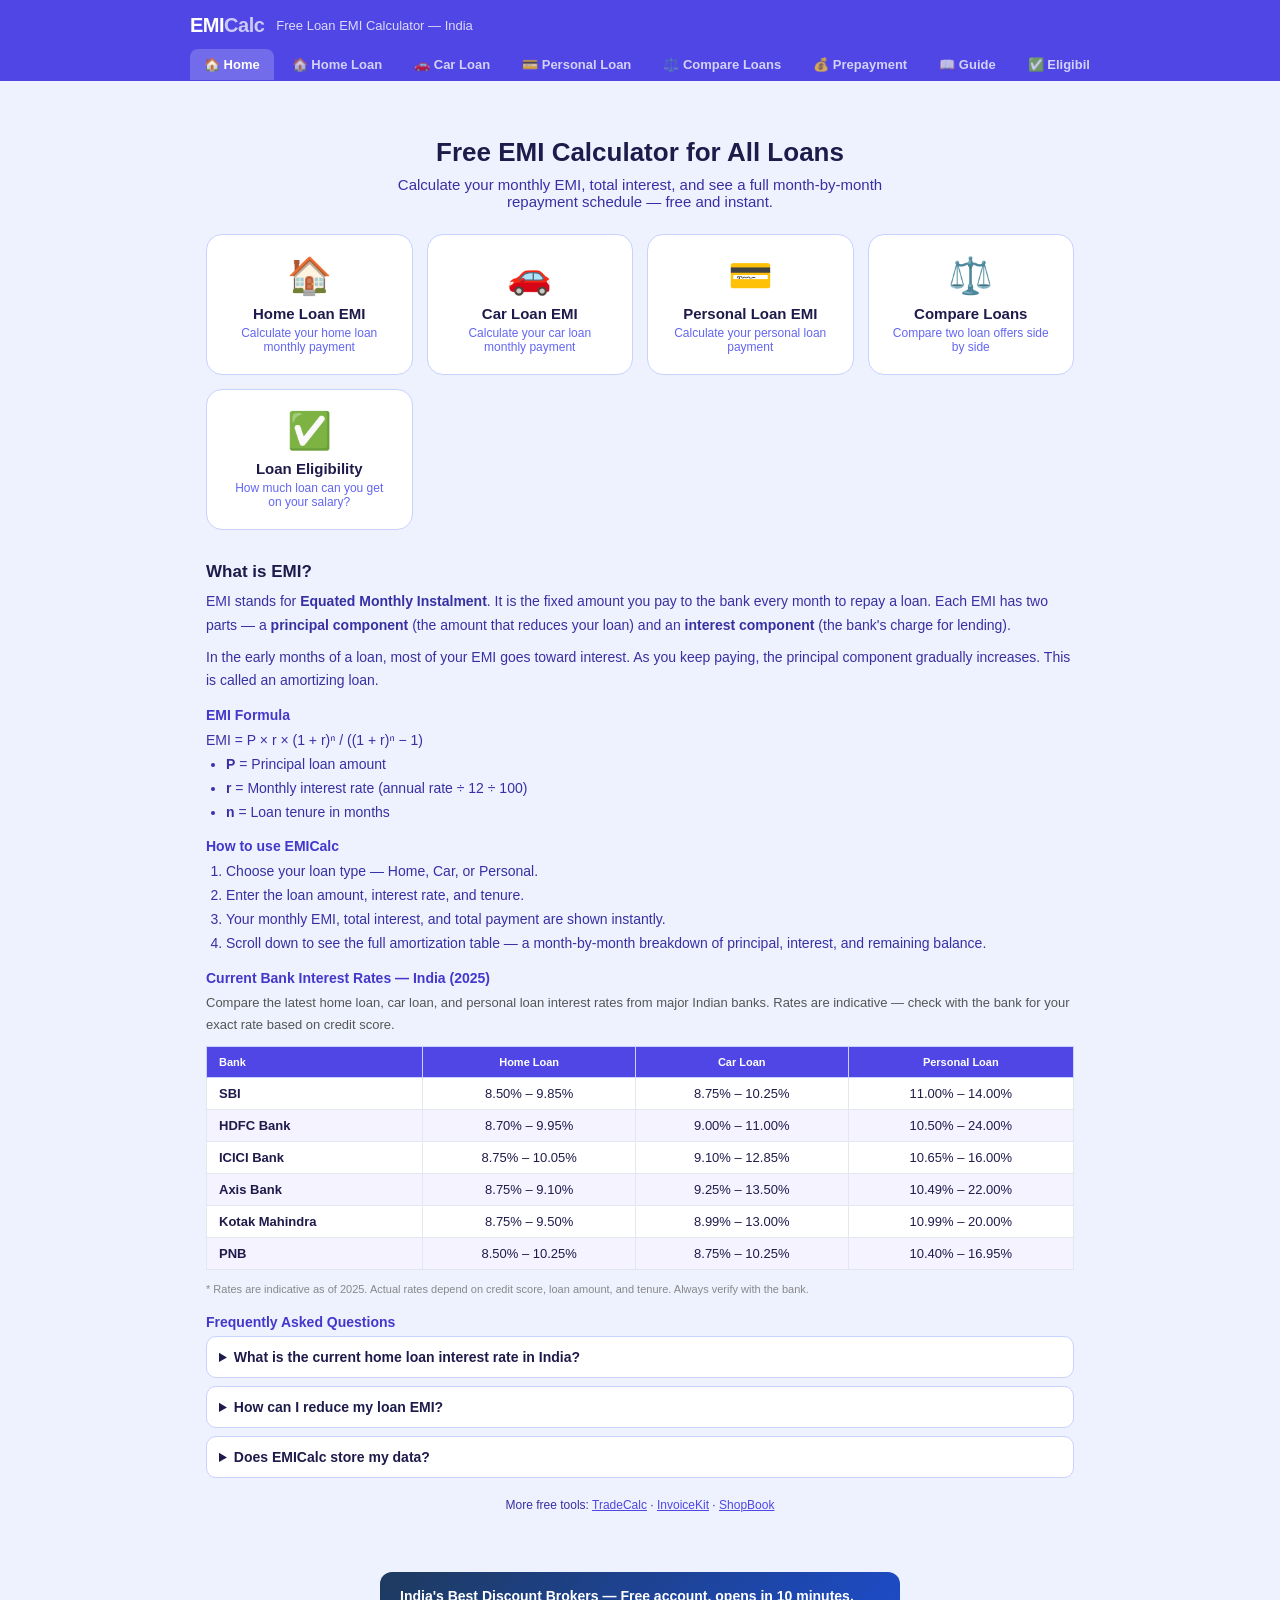
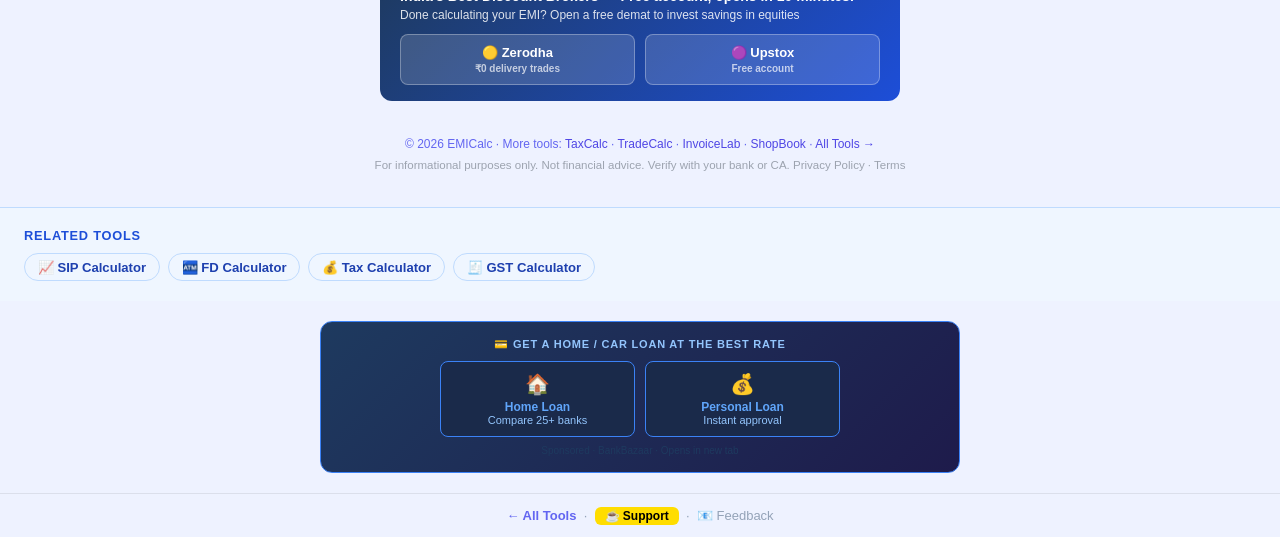
==== commit e59b54b0: "fix: E2E audit fixes — dead links, mobile overflow, shared dark-mode Rewrite links/canonicals to cur" ====
--- a/index.html
+++ b/index.html
@@ -36,18 +36,7 @@
 </script>
 <script type="application/ld+json">{"@context":"https://schema.org","@type":"FAQPage","mainEntity":[{"@type":"Question","name":"How is EMI calculated?","acceptedAnswer":{"@type":"Answer","text":"EMI = P × r × (1+r)^n ÷ ((1+r)^n – 1), where P is loan amount, r is monthly interest rate (annual rate ÷ 12 ÷ 100) and n is number of monthly instalments. For example, ₹50 lakh at 8.5% for 20 years gives EMI ≈ ₹43,391/month."}},{"@type":"Question","name":"Does prepayment reduce EMI or loan tenure?","acceptedAnswer":{"@type":"Answer","text":"Most banks reduce loan tenure by default for floating-rate loans, which saves more interest. You can request EMI reduction instead. Use the Prepayment calculator tab to compare both scenarios."}},{"@type":"Question","name":"What is the maximum home loan EMI I should pay?","acceptedAnswer":{"@type":"Answer","text":"A common rule is the Fixed Obligation to Income Ratio (FOIR) — total EMIs should not exceed 40–50% of gross monthly income. Lenders typically follow this guideline."}}]}</script>
 
-<style id="nc-dark">
-html[data-theme="dark"]{color-scheme:dark}
-html[data-theme="dark"] body{background:#111827!important;color:#e2e8f0!important}
-html[data-theme="dark"] .card,html[data-theme="dark"] .form-panel,html[data-theme="dark"] .form-card,html[data-theme="dark"] .panel,html[data-theme="dark"] .info-box,html[data-theme="dark"] .result-box,html[data-theme="dark"] .result-card,html[data-theme="dark"] .calc-box,html[data-theme="dark"] .emi-card,html[data-theme="dark"] .schedule-wrap,html[data-theme="dark"] details,html[data-theme="dark"] .seo-box,html[data-theme="dark"] .note-box,html[data-theme="dark"] .breakdown-card{background:#1e293b!important;border-color:#334155!important;color:#e2e8f0!important}
-html[data-theme="dark"] input[type=number],html[data-theme="dark"] input[type=text],html[data-theme="dark"] input[type=email],html[data-theme="dark"] input[type=range],html[data-theme="dark"] select,html[data-theme="dark"] textarea{background:#0f172a!important;border-color:#334155!important;color:#e2e8f0!important}
-html[data-theme="dark"] table th{background:#1e293b!important;color:#94a3b8!important;border-color:#334155!important}
-html[data-theme="dark"] table td{border-color:#1e293b!important;color:#e2e8f0!important}
-html[data-theme="dark"] table tr:nth-child(even) td{background:#1a2535!important}
-html[data-theme="dark"] h1,html[data-theme="dark"] h2,html[data-theme="dark"] h3,html[data-theme="dark"] h4{color:#f1f5f9!important}
-html[data-theme="dark"] p,html[data-theme="dark"] li{color:#cbd5e1!important}
-html[data-theme="dark"] label{color:#94a3b8!important}
-</style>
+<link rel="stylesheet" id="nc-dark" href="/assets/nc-dark.css">
 </head>
 <body>
 <div class="site-header">
@@ -204,7 +193,7 @@
     <div style="margin-top:20px; text-align:center; font-size:12px; color:#3730a3;">
       More free tools:
       <a href="https://nxtcraft.github.io/tradecalc/" style="color:#4f46e5;">TradeCalc</a> ·
-      <a href="https://nxtcraft.github.io/invoicekit/" style="color:#4f46e5;">InvoiceKit</a> ·
+      <a href="https://nxtcraft.github.io/invoicelab/" style="color:#4f46e5;">InvoiceKit</a> ·
       <a href="https://nxtcraft.github.io/shopbook/" style="color:#4f46e5;">ShopBook</a>
     </div>
   </div>
@@ -246,7 +235,6 @@
   <div style="color:#1e3a5f;font-size:10px;margin-top:8px">Sponsored · BankBazaar · Opens in new tab</div>
 </div>
 <div style="text-align:center;padding:14px 20px;font-size:13px;color:#94a3b8;border-top:1px solid rgba(0,0,0,0.08);margin-top:16px"><a href="https://nxtcraft.github.io/" style="color:#6366f1;text-decoration:none;font-weight:600">← All Tools</a> &nbsp;·&nbsp; <a href="https://buymeacoffee.com/nxtcraft" target="_blank" rel="noopener" style="background:#FFDD00;color:#000;padding:2px 10px;border-radius:6px;font-weight:700;text-decoration:none;font-size:12px">☕ Support</a> &nbsp;·&nbsp; <a href="mailto:pradeepkesharwani4@gmail.com?subject=Feedback" style="color:#94a3b8;text-decoration:none">📧 Feedback</a></div>
-<button id="nc-dm" title="Toggle dark mode" onclick="!function(){var e=document.documentElement,t=e.getAttribute('data-theme')==='dark'?'light':'dark';e.setAttribute('data-theme',t);localStorage.setItem('nc_theme',t);document.getElementById('nc-dm').textContent=t==='dark'?'\u2600\ufe0f':'\U0001f319'}()" style="position:fixed;bottom:72px;right:14px;z-index:9999;width:40px;height:40px;border-radius:50%;border:1px solid rgba(255,255,255,.15);cursor:pointer;font-size:18px;background:rgba(0,0,0,.5);backdrop-filter:blur(6px);box-shadow:0 2px 10px rgba(0,0,0,.3)">🌙</button>
-<script>!function(){var b=document.getElementById('nc-dm');if(b)b.textContent=localStorage.getItem('nc_theme')==='dark'?'\u2600\ufe0f':'\U0001f319'}()</script>
+<script src="/assets/nc-theme.js" defer></script>
 </body>
 </html>
